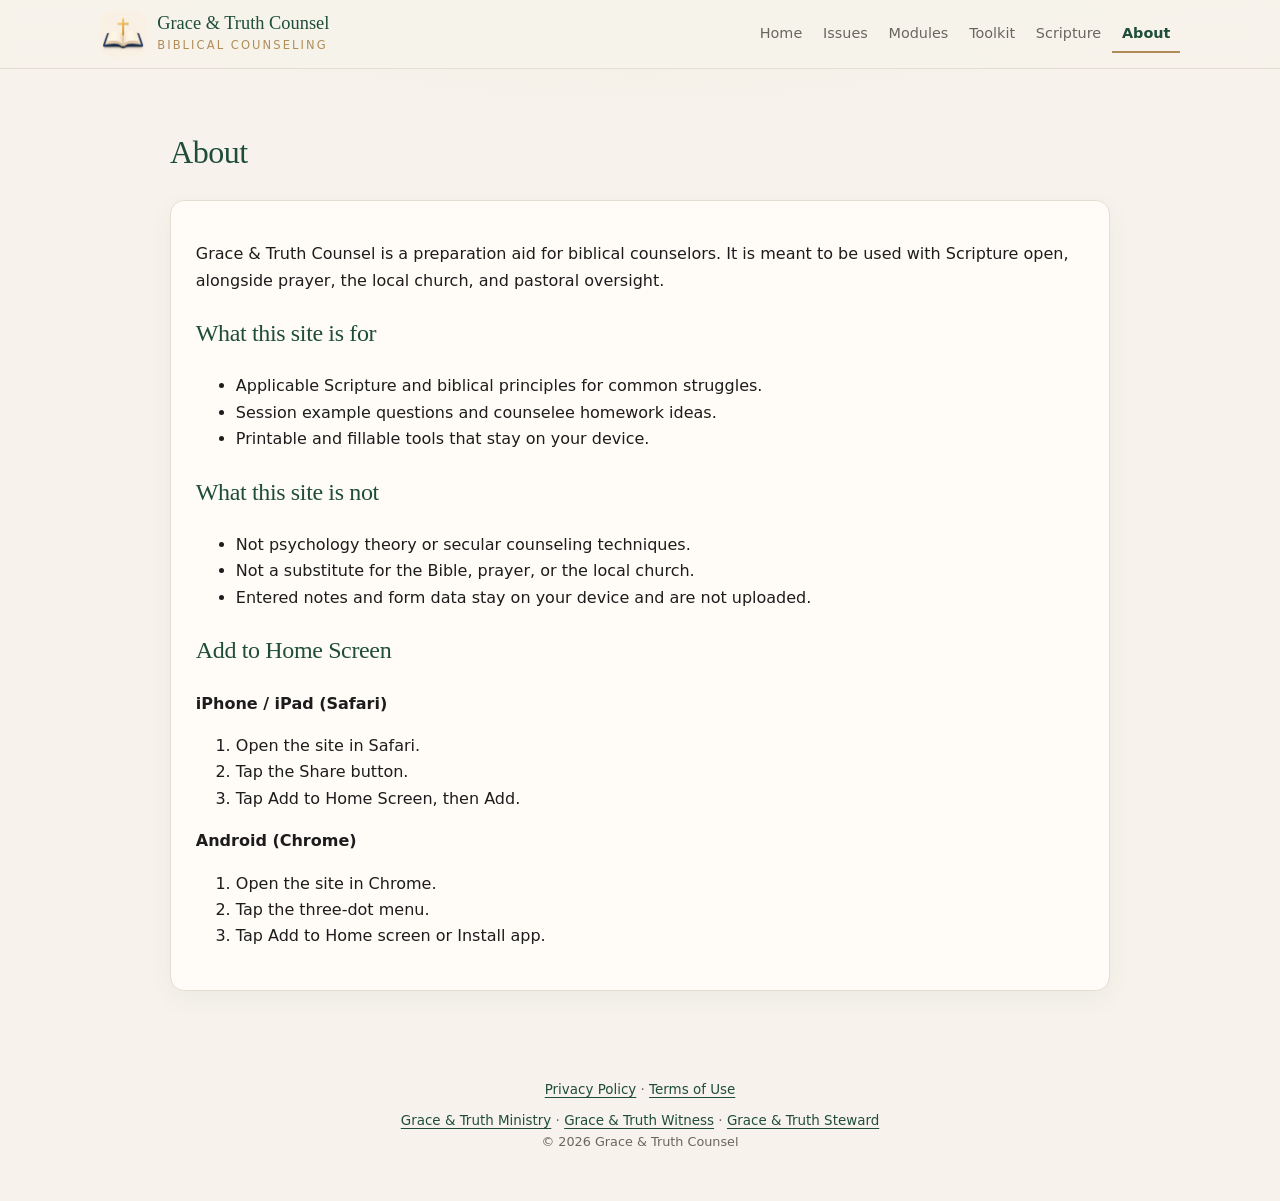
==== about.html @ cb57b865 "Add About page for multi-page Counsel site" ====
<!DOCTYPE html>
<html lang="en">
<head>
<meta charset="UTF-8">
<meta name="viewport" content="width=device-width, initial-scale=1.0">
<title>About | Grace & Truth Counsel</title>
<link rel="icon" type="image/png" href="icon-192.png">
<link rel="stylesheet" href="styles.css">
</head>
<body>
<header>
  <div class="header-inner">
    <a href="index.html" class="brand">
      <img src="icon-192.png" alt="" class="brand-mark">
      <div>
        <span class="brand-name">Grace & Truth Counsel</span>
        <span class="brand-sub">Biblical Counseling</span>
      </div>
    </a>
    <nav>
      <a href="index.html">Home</a>
      <a href="situations.html">Issues</a>
      <a href="modules.html">Modules</a>
      <a href="toolkit.html">Toolkit</a>
      <a href="scripture.html">Scripture</a>
      <a href="about.html" class="active">About</a>
    </nav>
  </div>
</header>

<main>
  <h1>About</h1>
  <div class="card">
    <p>Grace & Truth Counsel is a preparation aid for biblical counselors. It is meant to be used with Scripture open, alongside prayer, the local church, and pastoral oversight.</p>
    <h2>What this site is for</h2>
    <ul>
      <li>Applicable Scripture and biblical principles for common struggles.</li>
      <li>Session example questions and counselee homework ideas.</li>
      <li>Printable and fillable tools that stay on your device.</li>
    </ul>
    <h2>What this site is not</h2>
    <ul>
      <li>Not psychology theory or secular counseling techniques.</li>
      <li>Not a substitute for the Bible, prayer, or the local church.</li>
      <li>Entered notes and form data stay on your device and are not uploaded.</li>
    </ul>
    <h2>Add to Home Screen</h2>
    <p><strong>iPhone / iPad (Safari)</strong></p>
    <ol>
      <li>Open the site in Safari.</li>
      <li>Tap the Share button.</li>
      <li>Tap Add to Home Screen, then Add.</li>
    </ol>
    <p><strong>Android (Chrome)</strong></p>
    <ol>
      <li>Open the site in Chrome.</li>
      <li>Tap the three-dot menu.</li>
      <li>Tap Add to Home screen or Install app.</li>
    </ol>
  </div>
</main>

<footer>
  <a href="https://graceandtruthministry.com/privacy.html">Privacy Policy</a> ·
  <a href="https://graceandtruthministry.com/terms.html">Terms of Use</a><br>
  <div style="margin-top:0.6rem;">
    <a href="https://graceandtruthministry.com" target="_blank" rel="noopener">Grace & Truth Ministry</a>
    ·
    <a href="https://witness.graceandtruthministry.com" target="_blank" rel="noopener">Grace & Truth Witness</a>
    ·
    <a href="https://steward.graceandtruthministry.com" target="_blank" rel="noopener">Grace & Truth Steward</a>
  </div>
  <span style="font-size:0.8rem;">© 2026 Grace & Truth Counsel</span>
</footer>
</body>
</html>
---- styles.css ----
:root {
  --bg: #F7F3EC;
  --surface: #FFFcf8;
  --text: #1C1C1C;
  --muted: #6B6560;
  --accent: #1F4D3A;
  --accent-deep: #16382B;
  --accent-light: #E7F0EA;
  --gold: #B08D57;
  --gold-soft: #F6F1E6;
  --border: #E4DDD2;
  --radius: 14px;
  --shadow: 0 8px 24px rgba(31, 77, 58, 0.05);
  --font-serif: "Source Serif 4", "Iowan Old Style", Georgia, serif;
  --font-sans: "Avenir Next", "Segoe UI", system-ui, sans-serif;
  --header-bg: rgba(247, 243, 236, 0.9);
  --input-bg: #ffffff;
  --hover: #FDFBF7;
}
html[data-theme="dark"] {
  --bg: #141816;
  --surface: #1E2420;
  --text: #F3EFE7;
  --muted: #B7AFA4;
  --accent: #D7C4A3;
  --accent-deep: #E8D9BE;
  --accent-light: #2A3830;
  --gold: #D4B483;
  --gold-soft: #2C2822;
  --border: #33403A;
  --shadow: 0 8px 24px rgba(0, 0, 0, 0.28);
  --header-bg: rgba(20, 24, 22, 0.92);
  --input-bg: #171C19;
  --hover: #26302B;
}
* { box-sizing: border-box; }
html { scroll-behavior: smooth; }
body {
  margin: 0;
  background:
    radial-gradient(1200px 500px at 50% -180px, rgba(176,141,87,0.16), transparent 60%),
    var(--bg);
  color: var(--text);
  font-family: var(--font-sans);
  line-height: 1.65;
}
h1, h2, h3, h4 { font-family: var(--font-serif); font-weight: 500; color: var(--accent); letter-spacing: -0.015em; }
a { color: var(--accent); text-decoration-thickness: 1px; text-underline-offset: 3px; }
a:hover { color: var(--accent-deep); }
img { max-width: 100%; }
.hidden { display: none !important; }

.theme-toggle {
  background: transparent;
  border: 1px solid var(--border);
  color: var(--accent);
  border-radius: 999px;
  width: 38px;
  height: 38px;
  display: inline-flex;
  align-items: center;
  justify-content: center;
  cursor: pointer;
  flex-shrink: 0;
}
.theme-toggle:hover { border-color: var(--gold); }
.theme-toggle svg { width: 18px; height: 18px; }

header {
  position: sticky;
  top: 0;
  z-index: 20;
  background: var(--header-bg);
  backdrop-filter: blur(12px);
  border-bottom: 1px solid var(--border);
}
.header-inner {
  max-width: 1120px;
  margin: 0 auto;
  padding: 0.7rem 1.25rem;
  display: flex;
  align-items: center;
  justify-content: space-between;
  gap: 1rem;
}
.brand {
  display: flex;
  align-items: center;
  gap: 0.7rem;
  text-decoration: none;
  color: inherit;
  min-width: 0;
}
.brand-mark {
  width: 46px;
  height: 46px;
  border-radius: 12px;
  object-fit: cover;
  background: var(--bg);
  flex-shrink: 0;
}
.brand-name { display: block; font-family: var(--font-serif); font-size: 1.15rem; line-height: 1.1; color: var(--accent); }
.brand-sub { display: block; font-size: 0.72rem; letter-spacing: 0.18em; text-transform: uppercase; color: var(--gold); margin-top: 0.15rem; }
nav { display: flex; flex-wrap: wrap; justify-content: flex-end; gap: 0.1rem; }
nav a, nav button {
  display: inline-flex;
  align-items: center;
  gap: 0.35rem;
  background: none;
  border: none;
  font-family: inherit;
  font-size: 0.9rem;
  color: var(--muted);
  padding: 0.45rem 0.6rem;
  cursor: pointer;
  border-radius: 8px;
  text-decoration: none;
}
nav a:hover, nav button:hover { color: var(--accent); background: rgba(31,77,58,0.05); }
nav a.active, nav button.active { color: var(--accent); font-weight: 650; box-shadow: inset 0 -2px 0 var(--gold); border-radius: 0; background: transparent; }

main { max-width: 980px; margin: 0 auto; padding: 2.2rem 1.25rem 4rem; }
.hero { text-align: center; padding: 1.2rem 0 1.6rem; }
.hero-logo { max-width: 320px; width: 100%; height: auto; margin: 0 auto 1.2rem; display: block; object-fit: cover; border-radius: 28px; margin-bottom: 0.4rem; }
.hero h2 { font-size: clamp(2.2rem, 5vw, 3.4rem); margin: 0.2rem 0 0.55rem; line-height: 1.05; }
.ornament { display: flex; align-items: center; justify-content: center; gap: 0.6rem; color: var(--gold); margin: 0.2rem 0 0.9rem; }
.ornament span { width: 72px; height: 1px; background: var(--gold); opacity: 0.7; }
.tagline { font-size: 1.12rem; color: var(--muted); margin: 0 auto 1.4rem; max-width: 34rem; }
.hero-actions, .btn-row { display: flex; gap: 0.65rem; justify-content: center; flex-wrap: wrap; }
.btn {
  background: var(--accent);
  color: white;
  border: none;
  padding: 0.72rem 1.15rem;
  border-radius: 999px;
  cursor: pointer;
  font-family: inherit;
  font-size: 0.95rem;
  text-decoration: none;
  display: inline-flex;
  align-items: center;
  gap: 0.4rem;
}
.btn:hover { background: var(--accent-deep); opacity: 1; }
.btn.secondary { background: var(--accent); color: white; border: none; }
.btn.secondary:hover { background: var(--accent-deep); }
html[data-theme="dark"] .btn,
html[data-theme="dark"] .btn.secondary { color: #16382B; }
html[data-theme="dark"] .btn:hover,
html[data-theme="dark"] .btn.secondary:hover { color: #0F241C; }
.card {
  background: var(--surface);
  border: 1px solid var(--border);
  border-radius: var(--radius);
  padding: 1.5rem 1.55rem;
  margin-bottom: 1rem;
  box-shadow: var(--shadow);
  position: relative;
}
.feature-grid { display: grid; grid-template-columns: repeat(3, 1fr); gap: 0.9rem; margin: 0.2rem 0 1.2rem; }
.feature {
  background: var(--surface);
  border: 1px solid var(--border);
  border-radius: 16px;
  padding: 1.35rem 1.15rem 1.15rem;
  text-align: center;
  cursor: pointer;
  box-shadow: var(--shadow);
  transition: border-color 0.15s ease, transform 0.15s ease;
  text-decoration: none;
  color: inherit;
  display: block;
}
.feature:hover { border-color: var(--gold); transform: translateY(-2px); }
.feature .glyph { margin: 0 auto 0.35rem; }
.feature h3 { margin: 0.35rem 0 0.35rem; font-size: 1.25rem; }
.feature p { color: var(--muted); font-size: 0.92rem; margin: 0 0 0.75rem; }
.feature .more { color: var(--gold); font-size: 0.9rem; }
.note {
  background: var(--gold-soft);
  border-left: 3px solid var(--gold);
  padding: 0.8rem 1rem;
  border-radius: 0 10px 10px 0;
  font-size: 0.95rem;
}
.verse {
  background: var(--accent-light);
  border-left: 3px solid var(--gold);
  padding: 0.85rem 1.05rem;
  margin: 1rem 0;
  font-style: italic;
  border-radius: 0 10px 10px 0;
}
.module-list { display: grid; gap: 0.65rem; }
.module-item, .module-card, .scripture-item {
  background: var(--surface);
  border: 1px solid var(--border);
  border-radius: 12px;
  padding: 0.95rem 1rem;
  cursor: pointer;
  display: flex;
  align-items: flex-start;
  gap: 0.8rem;
  transition: border-color 0.15s ease, background 0.15s ease;
}
.scripture-item { cursor: default; display: block; }
.module-item:hover, .module-card:hover { border-color: var(--gold); background: var(--hover); }
.module-card h3, .module-item strong { display: block; margin: 0 0 0.15rem; font-size: 1.05rem; color: var(--accent); }
.module-card p { margin: 0; }
.glyph {
  width: 38px; height: 38px; border-radius: 10px;
  background: var(--accent-light); color: var(--accent);
  display: inline-flex; align-items: center; justify-content: center; flex-shrink: 0;
}
.glyph svg { width: 18px; height: 18px; }
.search, .toolkit-form input[type="text"], .toolkit-form textarea, .notes-area {
  width: 100%;
  padding: 0.7rem 0.85rem;
  border: 1px solid var(--border);
  border-radius: 10px;
  font: inherit;
  color: inherit;
  background: var(--input-bg);
  margin: 0.3rem 0 0.85rem;
}
.search { margin: 0.8rem 0 1rem; }
.toolkit-form textarea, .notes-area { min-height: 88px; resize: vertical; }
.search:focus, .toolkit-form input:focus, .toolkit-form textarea:focus, .notes-area:focus {
  outline: 2px solid rgba(176,141,87,0.35);
  border-color: var(--gold);
}
.toolkit-form label { font-weight: 650; display: block; margin-top: 0.35rem; color: var(--accent-deep); }
.check-item { display: flex; align-items: flex-start; gap: 0.55rem; margin: 0.4rem 0; }
.check-item input { margin-top: 0.35rem; accent-color: var(--accent); width: 1rem; height: 1rem; }
.check-item label { font-weight: 500; margin: 0; color: var(--text); }
.rating {
  display: flex; align-items: center; gap: 0.45rem; flex-wrap: wrap;
  margin: 0.25rem 0 0.9rem; color: var(--muted); font-size: 0.88rem;
}
.rating input { accent-color: var(--accent); width: 1rem; height: 1rem; }
.favorite-btn {
  position: absolute; top: 1rem; right: 1rem;
  width: 2.2rem; height: 2.2rem; border-radius: 999px;
  border: 1px solid var(--border); background: var(--input-bg); color: var(--muted);
  cursor: pointer; font-size: 1.05rem;
}
.favorite-btn.active { color: var(--gold); border-color: var(--gold); }
.related { margin-top: 1rem; display: flex; flex-wrap: wrap; gap: 0.4rem; align-items: center; }
#scripture-list { column-count: 2; column-gap: 1.5rem; }
.scripture-item { break-inside: avoid; margin-bottom: 1rem; }
@media (max-width:700px){ #scripture-list { column-count: 1; } }
.check-grid { display:grid; grid-template-columns: repeat(3, minmax(0,1fr)); gap:.15rem .8rem; }
@media (max-width:700px){ .check-grid { grid-template-columns: 1fr 1fr; } }
.related a {
  background: var(--gold-soft); color: var(--accent-deep);
  text-decoration: none; border-radius: 999px; padding: 0.25rem 0.7rem; font-size: 0.88rem;
}
mark { background: #F3E6C8; color: inherit; border-radius: 3px; padding: 0 0.15rem; }
footer {
  text-align: center; color: var(--muted); font-size: 0.84rem;
  padding: 0.5rem 1.25rem 3rem; max-width: 760px; margin: 0 auto; line-height: 1.6;
}
#back-to-top {
  position: fixed; bottom: 1.25rem; right: 1.25rem;
  padding: 0.55rem 0.85rem; background: var(--accent); color: white;
  border: none; border-radius: 999px; cursor: pointer; z-index: 30;
  box-shadow: 0 6px 16px rgba(31,77,58,0.25);
}

.header-top { display: flex; align-items: center; justify-content: space-between; gap: 0.5rem; width: 100%; }
.header-actions { display: flex; align-items: center; gap: 0.4rem; flex-shrink: 0; }
#auth-btn { width: auto; min-width: 38px; padding: 0 0.7rem; font-size: 0.78rem; white-space: nowrap; }
@media (max-width: 860px) {
  .header-inner { flex-direction: column; align-items: stretch; gap: 0.3rem; padding: 0.45rem 0.7rem; }
  .header-actions { margin-left: auto; }
  nav { justify-content: flex-start; }
  nav a, nav button { padding: 0.35rem 0.4rem; font-size: 0.78rem; }
  .brand-mark { width: 38px; height: 38px; }
  .feature-grid { grid-template-columns: 1fr; }
  .hero h2 { font-size: 2.15rem; }
}
@media (max-width: 520px) {
  nav a, nav button { font-size: 0; gap: 0; padding: 0.42rem; }
  nav a svg, nav button svg { width: 18px; height: 18px; }
  .brand-name { font-size: 1rem; }
}

.letter-bar { display: flex; flex-wrap: wrap; gap: 0.3rem; margin: 0.6rem 0 0.8rem; }
.letter-bar button { border: 1px solid var(--border); background: var(--surface); color: var(--accent); border-radius: 999px; padding: 0.25rem 0.55rem; font: inherit; font-size: 0.85rem; cursor: pointer; }
.letter-bar button.active { background: var(--accent); color: #fff; border-color: var(--accent); }
.letter-bar button:disabled { opacity: 0.35; cursor: default; }

.print-only { display: none; }
@media print {
  header, nav, footer, .btn, .no-print, #back-to-top, .favorite-btn, .search { display: none !important; }
  .print-only { display: flex !important; align-items: center; gap: 0.75rem; margin-bottom: 1.25rem; padding-bottom: 0.75rem; border-bottom: 2px solid #1F4D3A; }
  .print-only img { width: 56px; height: 56px; object-fit: cover; }
  .print-site { font-family: Georgia, serif; font-size: 1.15rem; color: #1F4D3A; }
  .print-form { font-size: 0.95rem; color: #6B6560; }
  body { background: var(--input-bg); }
  main { max-width: none; padding: 0; }
  .card, .module-item, .module-card { box-shadow: none; }
  .hidden { display: none !important; }
}

.verse-tip {
  position: fixed;
  z-index: 200;
  max-width: 340px;
  background: #FFFCF8;
  color: #1C1C1C;
  border: 1px solid var(--border);
  border-left: 3px solid var(--gold);
  border-radius: 12px;
  box-shadow: 0 10px 28px rgba(0,0,0,.16);
  padding: .7rem .85rem;
  font-size: .92rem;
  line-height: 1.45;
  pointer-events: none;
  opacity: 0;
  transform: translateY(4px);
  transition: opacity .15s ease, transform .15s ease;
}
.verse-tip.show { opacity: 1; transform: none; }
html[data-theme="dark"] .verse-tip { background: #1E2420; color: #F4F1EA; }
.verse-tip .vt-ref { font-weight: 650; color: var(--accent); font-size: .8rem; letter-spacing: .02em; margin-bottom: .25rem; }
.verse-tip .vt-text { color: var(--text); }
.verse-tip .vt-note { color: var(--muted); font-size: .75rem; margin-top: .35rem; }
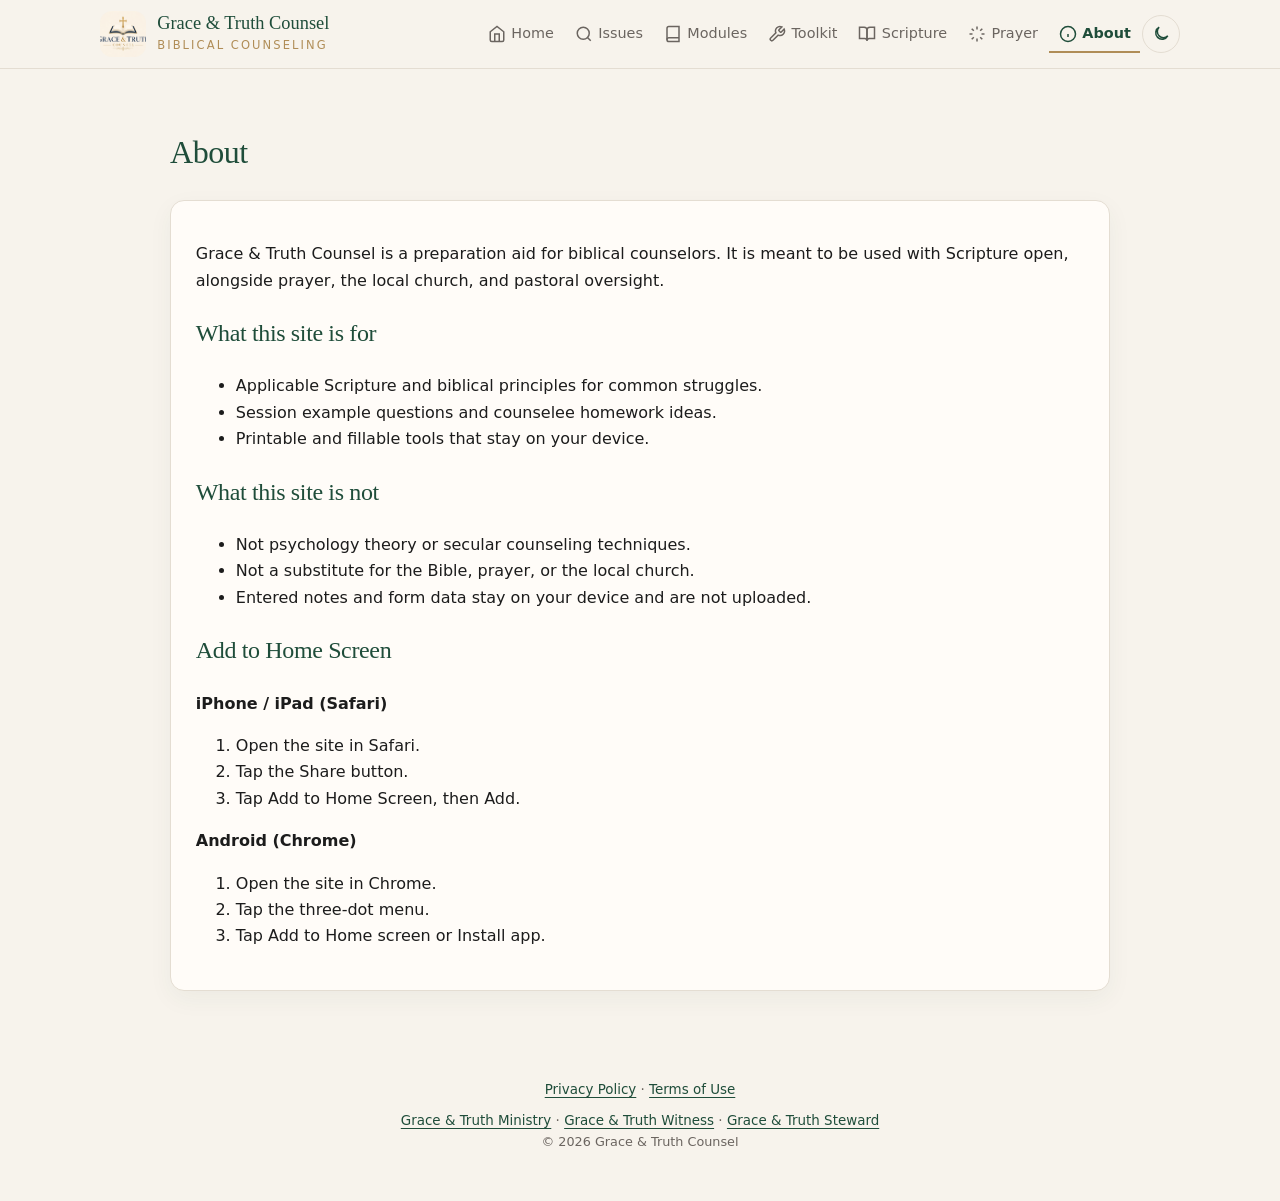
==== commit 17afc1ea: "Add icon nav and theme toggle to About page" ====
--- a/about.html
+++ b/about.html
@@ -11,19 +11,21 @@
 <header>
   <div class="header-inner">
     <a href="index.html" class="brand">
-      <img src="icon-192.png" alt="" class="brand-mark">
+      <img src="logo.png" alt="" class="brand-mark">
       <div>
         <span class="brand-name">Grace & Truth Counsel</span>
         <span class="brand-sub">Biblical Counseling</span>
       </div>
     </a>
     <nav>
-      <a href="index.html">Home</a>
-      <a href="situations.html">Issues</a>
-      <a href="modules.html">Modules</a>
-      <a href="toolkit.html">Toolkit</a>
-      <a href="scripture.html">Scripture</a>
-      <a href="about.html" class="active">About</a>
+      <a href="index.html" title="Home"><svg viewBox="0 0 24 24" fill="none" stroke="currentColor" stroke-width="2"><path d="M3 9l9-7 9 7v11a2 2 0 0 1-2 2H5a2 2 0 0 1-2-2z"/><polyline points="9 22 9 12 15 12 15 22"/></svg><span>Home</span></a>
+      <a href="situations.html" title="Issues"><svg viewBox="0 0 24 24" fill="none" stroke="currentColor" stroke-width="2"><circle cx="11" cy="11" r="8"/><line x1="21" y1="21" x2="16.65" y2="16.65"/></svg><span>Issues</span></a>
+      <a href="modules.html" title="Modules"><svg viewBox="0 0 24 24" fill="none" stroke="currentColor" stroke-width="2"><path d="M4 19.5A2.5 2.5 0 0 1 6.5 17H20"/><path d="M6.5 2H20v20H6.5A2.5 2.5 0 0 1 4 19.5v-15A2.5 2.5 0 0 1 6.5 2z"/></svg><span>Modules</span></a>
+      <a href="toolkit.html" title="Toolkit"><svg viewBox="0 0 24 24" fill="none" stroke="currentColor" stroke-width="2"><path d="M14.7 6.3a1 1 0 0 0 0 1.4l1.6 1.6a1 1 0 0 0 1.4 0l3.77-3.77a6 6 0 0 1-7.94 7.94l-6.91 6.91a2.12 2.12 0 0 1-3-3l6.91-6.91a6 6 0 0 1 7.94-7.94l-3.76 3.76z"/></svg><span>Toolkit</span></a>
+      <a href="scripture.html" title="Scripture"><svg viewBox="0 0 24 24" fill="none" stroke="currentColor" stroke-width="2"><path d="M2 3h6a4 4 0 0 1 4 4v14a3 3 0 0 0-3-3H2z"/><path d="M22 3h-6a4 4 0 0 0-4 4v14a3 3 0 0 1 3-3h7z"/></svg><span>Scripture</span></a>
+      <a href="prayer.html" title="Prayer"><svg viewBox="0 0 24 24" fill="none" stroke="currentColor" stroke-width="2"><path d="M12 2v4M12 18v4M4.93 4.93l2.83 2.83M16.24 16.24l2.83 2.83M2 12h4M18 12h4M4.93 19.07l2.83-2.83M16.24 7.76l2.83-2.83"/></svg><span>Prayer</span></a>
+      <a href="about.html" class="active" title="About"><svg viewBox="0 0 24 24" fill="none" stroke="currentColor" stroke-width="2"><circle cx="12" cy="12" r="10"/><line x1="12" y1="16" x2="12" y2="12"/><line x1="12" y1="8" x2="12.01" y2="8"/></svg><span>About</span></a>
+      <button id="theme-toggle" class="theme-toggle" title="Toggle dark mode"><svg id="theme-icon" viewBox="0 0 24 24" fill="none" stroke="currentColor" stroke-width="2"></svg></button>
     </nav>
   </div>
 </header>
@@ -72,5 +74,34 @@
   </div>
   <span style="font-size:0.8rem;">© 2026 Grace & Truth Counsel</span>
 </footer>
+
+<script>
+(function () {
+  function icon() {
+    var el = document.getElementById('theme-icon');
+    if (!el) return;
+    var dark = document.documentElement.getAttribute('data-theme') === 'dark';
+    el.innerHTML = dark
+      ? '<circle cx="12" cy="12" r="4"/><path d="M12 3v2M12 19v2M3 12h2M19 12h2M5.6 5.6l1.4 1.4M17 17l1.4 1.4M18.4 5.6 17 7M7 17l-1.4 1.4"/>'
+      : '<path d="M21 14.5A8.5 8.5 0 1 1 9.5 3 7 7 0 0 0 21 14.5z"/>';
+  }
+  function bind() {
+    icon();
+    var btn = document.getElementById('theme-toggle');
+    if (!btn || btn.dataset.bound) return;
+    btn.dataset.bound = '1';
+    btn.addEventListener('click', function () {
+      var next = document.documentElement.getAttribute('data-theme') === 'dark' ? 'light' : 'dark';
+      document.documentElement.setAttribute('data-theme', next);
+      localStorage.setItem('theme', next);
+      icon();
+    });
+  }
+  var saved = localStorage.getItem('theme');
+  if (saved) document.documentElement.setAttribute('data-theme', saved);
+  if (document.readyState === 'loading') document.addEventListener('DOMContentLoaded', bind);
+  else bind();
+})();
+</script>
 </body>
 </html>
--- a/styles.css
+++ b/styles.css
@@ -13,7 +13,7 @@
   --shadow: 0 8px 24px rgba(31, 77, 58, 0.05);
   --font-serif: "Source Serif 4", "Iowan Old Style", Georgia, serif;
   --font-sans: "Avenir Next", "Segoe UI", system-ui, sans-serif;
-  --header-bg: rgba(247, 243, 236, 0.9);
+  --header-bg: #F7F3EC;
   --input-bg: #ffffff;
   --hover: #FDFBF7;
 }
@@ -29,7 +29,7 @@
   --gold-soft: #2C2822;
   --border: #33403A;
   --shadow: 0 8px 24px rgba(0, 0, 0, 0.28);
-  --header-bg: rgba(20, 24, 22, 0.92);
+  --header-bg: #1E2420;
   --input-bg: #171C19;
   --hover: #26302B;
 }
@@ -37,9 +37,7 @@
 html { scroll-behavior: smooth; }
 body {
   margin: 0;
-  background:
-    radial-gradient(1200px 500px at 50% -180px, rgba(176,141,87,0.16), transparent 60%),
-    var(--bg);
+  background: var(--bg);
   color: var(--text);
   font-family: var(--font-sans);
   line-height: 1.65;
@@ -71,7 +69,6 @@
   top: 0;
   z-index: 20;
   background: var(--header-bg);
-  backdrop-filter: blur(12px);
   border-bottom: 1px solid var(--border);
 }
 .header-inner {
@@ -118,6 +115,7 @@
 }
 nav a:hover, nav button:hover { color: var(--accent); background: rgba(31,77,58,0.05); }
 nav a.active, nav button.active { color: var(--accent); font-weight: 650; box-shadow: inset 0 -2px 0 var(--gold); border-radius: 0; background: transparent; }
+nav svg { width: 18px; height: 18px; flex-shrink: 0; }
 
 main { max-width: 980px; margin: 0 auto; padding: 2.2rem 1.25rem 4rem; }
 .hero { text-align: center; padding: 1.2rem 0 1.6rem; }
@@ -148,6 +146,24 @@
 html[data-theme="dark"] .btn.secondary { color: #16382B; }
 html[data-theme="dark"] .btn:hover,
 html[data-theme="dark"] .btn.secondary:hover { color: #0F241C; }
+
+.icon-btn {
+  width: 38px;
+  height: 38px;
+  border-radius: 999px;
+  border: 1px solid var(--border);
+  background: var(--surface);
+  color: var(--accent);
+  display: inline-flex;
+  align-items: center;
+  justify-content: center;
+  cursor: pointer;
+  padding: 0;
+  font-size: 1rem;
+}
+.icon-btn:hover { border-color: var(--gold); background: var(--hover); }
+.icon-row { display: flex; gap: 0.4rem; flex-wrap: wrap; margin-top: 1rem; }
+
 .card {
   background: var(--surface);
   border: 1px solid var(--border);
@@ -182,6 +198,7 @@
   padding: 0.8rem 1rem;
   border-radius: 0 10px 10px 0;
   font-size: 0.95rem;
+  color: var(--text);
 }
 .verse {
   background: var(--accent-light);
@@ -280,6 +297,7 @@
   .hero h2 { font-size: 2.15rem; }
 }
 @media (max-width: 520px) {
+  nav a span, nav button span { display: none; }
   nav a, nav button { font-size: 0; gap: 0; padding: 0.42rem; }
   nav a svg, nav button svg { width: 18px; height: 18px; }
   .brand-name { font-size: 1rem; }
@@ -292,12 +310,12 @@
 
 .print-only { display: none; }
 @media print {
-  header, nav, footer, .btn, .no-print, #back-to-top, .favorite-btn, .search { display: none !important; }
+  header, nav, footer, .btn, .no-print, #back-to-top, .favorite-btn, .search, .icon-row { display: none !important; }
   .print-only { display: flex !important; align-items: center; gap: 0.75rem; margin-bottom: 1.25rem; padding-bottom: 0.75rem; border-bottom: 2px solid #1F4D3A; }
   .print-only img { width: 56px; height: 56px; object-fit: cover; }
   .print-site { font-family: Georgia, serif; font-size: 1.15rem; color: #1F4D3A; }
   .print-form { font-size: 0.95rem; color: #6B6560; }
-  body { background: var(--input-bg); }
+  body { background: #fff; color: #1c1c1c; }
   main { max-width: none; padding: 0; }
   .card, .module-item, .module-card { box-shadow: none; }
   .hidden { display: none !important; }
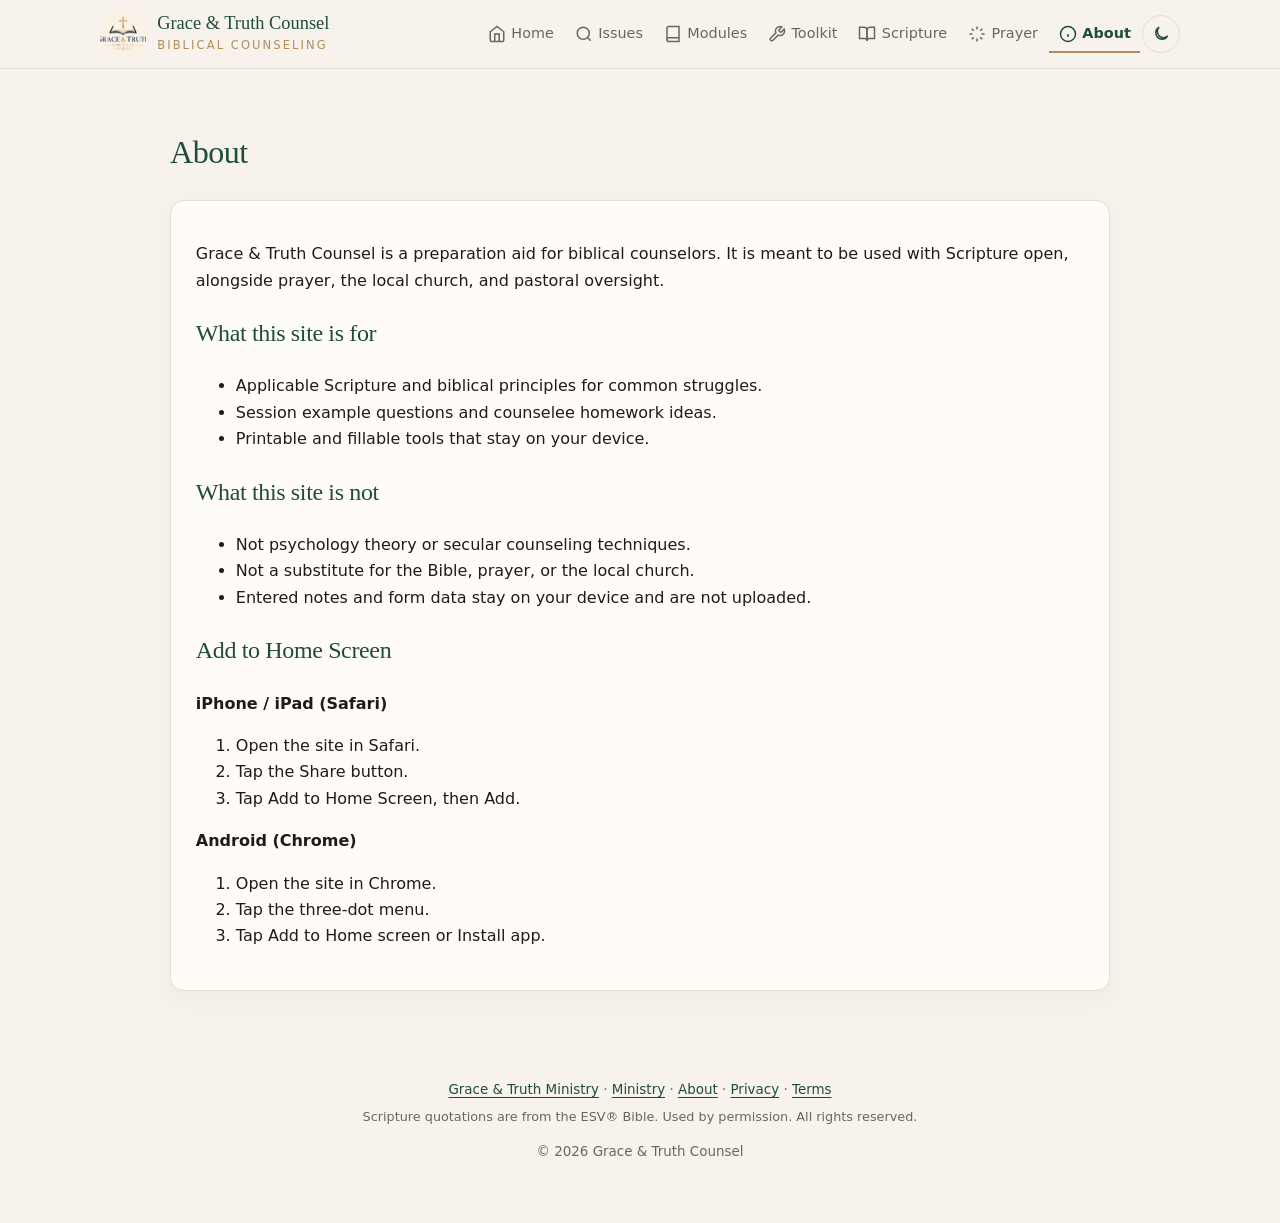
==== commit 3dd57fc5: "Consistent footer with Ministry link" ====
--- a/about.html
+++ b/about.html
@@ -63,16 +63,13 @@
 </main>
 
 <footer>
-  <a href="https://graceandtruthministry.com/privacy.html">Privacy Policy</a> ·
-  <a href="https://graceandtruthministry.com/terms.html">Terms of Use</a><br>
-  <div style="margin-top:0.6rem;">
-    <a href="https://graceandtruthministry.com" target="_blank" rel="noopener">Grace & Truth Ministry</a>
-    ·
-    <a href="https://witness.graceandtruthministry.com" target="_blank" rel="noopener">Grace & Truth Witness</a>
-    ·
-    <a href="https://steward.graceandtruthministry.com" target="_blank" rel="noopener">Grace & Truth Steward</a>
-  </div>
-  <span style="font-size:0.8rem;">© 2026 Grace & Truth Counsel</span>
+  <a href="https://graceandtruthministry.com">Grace & Truth Ministry</a> ·
+  <a href="https://graceandtruthministry.com/about.html">Ministry</a> ·
+  <a href="about.html">About</a> ·
+  <a href="https://graceandtruthministry.com/privacy.html">Privacy</a> ·
+  <a href="https://graceandtruthministry.com/terms.html">Terms</a>
+  <p style="margin-top:0.4rem;font-size:0.8rem;">Scripture quotations are from the ESV® Bible. Used by permission. All rights reserved.</p>
+  <p>© 2026 Grace & Truth Counsel</p>
 </footer>
 
 <script>
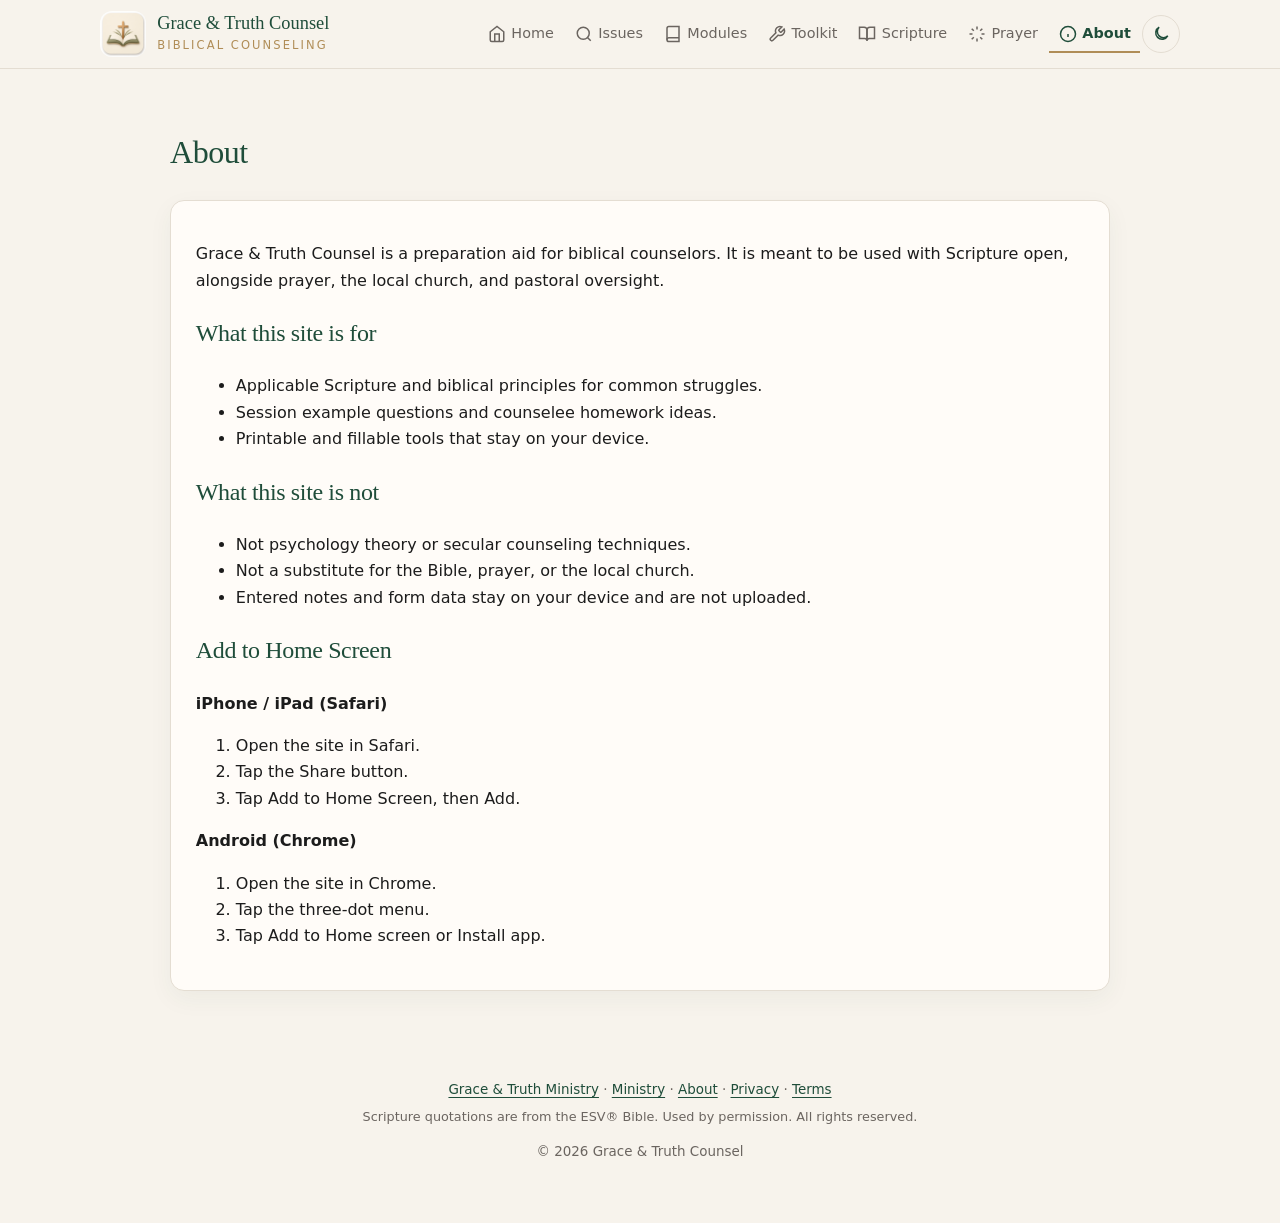
==== commit aa3fe669: "Restore header-icon.png for brand logo" ====
--- a/about.html
+++ b/about.html
@@ -11,7 +11,7 @@
 <header>
   <div class="header-inner">
     <a href="index.html" class="brand">
-      <img src="logo.png" alt="" class="brand-mark">
+      <img src="header-icon.png" alt="" class="brand-mark">
       <div>
         <span class="brand-name">Grace & Truth Counsel</span>
         <span class="brand-sub">Biblical Counseling</span>
